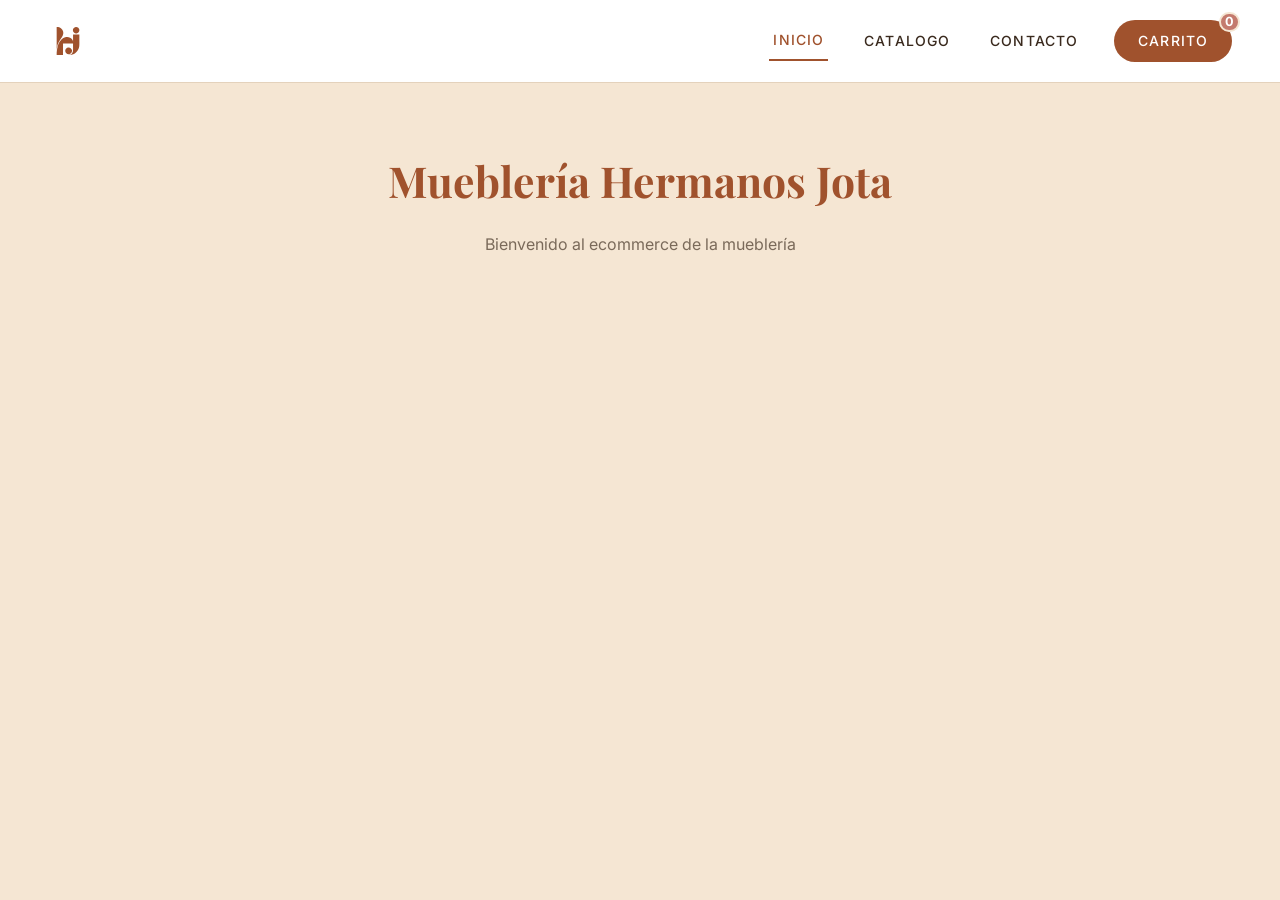
==== index.html @ 195be215 "Fix: Se arreglan los archivos css y se corrige el carrito del header El navegador me dejo cargada la" ====
<!DOCTYPE html>
<html lang="es">
<head>
  <meta charset="UTF-8">
  <meta name="viewport" content="width=device-width, initial-scale=1.0">
  <title>Mueblería Hermanos Jota - Inicio</title>
  <link rel="stylesheet" href="css/global.css">
  <link rel="stylesheet" href="css/index.css">
</head>
<body>
      <header>
        <img src="./assets/images/logo.svg" alt="Logo de Mueblería Hermanos Jota" class="logo">
        <nav>
            <a href="index.html" class="nav-link nav-link-active">Inicio</a>
            <a href="./html/catalogo.html" class="nav-link">Catalogo</a>
            <a href="./html/contacto.html" class="nav-link">Contacto</a>
            <a href="./html/carrito.html" class="cart-button">Carrito</a>
        </nav>
      </header>
  <h1>Mueblería Hermanos Jota</h1>
  <p>Bienvenido al ecommerce de la mueblería</p>
  <script type="module" src="./js/badge.js"></script>
</body>
</html>
---- css/global.css ----
@import url('https://fonts.googleapis.com/css2?family=Playfair+Display:wght@400;700&family=Inter:wght@300;400;500;700&display=swap');

:root {
    --siena-tostado: #A0522D;   /* color principal de marca, títulos */
    --siena-claro: #cc612f;
    --verde-salvia: #87A96B;    /* acento secundario, sustentabilidad */
    --alabastro: #F5E6D3;       /* fondos principales */
    --vara-de-oro: #D4A437;     /* detalles premium */
    --rosa-polvoriento: #C47A6D;/* acentos suaves */

    --text-principal: #3A2A1E;
    --text-secundario: #7A6A5A;
    --borde: #E4D2BC;

    --font-primaria: 'Inter', sans-serif;
    --font-secundaria: 'Playfair Display', Georgia, serif;
}

* {
    box-sizing: border-box;
}

body {
    margin: 0;
    font-family: var(--font-primaria);
    font-weight: 400;
    font-size: 12pt;
    line-height: 1.6;
    color: var(--text-principal);
    background-color: var(--alabastro);
}

/* ---------- HEADER ---------- */
header {
    display: flex;
    align-items: center;
    justify-content: space-between;
    gap: 24px;
    padding: 20px 48px;
    background-color: #FFFFFF;
    border-bottom: 1px solid var(--borde);
}

.logo {
    height: 40px;
    width: auto;
}

nav {
    display: flex;
    align-items: center;
    gap: 32px;
}

.nav-link {
    text-decoration: none;
    font-family: var(--font-primaria);
    font-weight: 500;
    font-size: 10.5pt;
    text-transform: uppercase;
    letter-spacing: 0.08em;
    color: var(--text-principal);
    padding: 8px 4px;
    transition: color 0.2s ease;
}

.nav-link:hover {
    color: var(--siena-tostado);
}

.nav-link-active {
    color: var(--siena-tostado);
    border-bottom: 2px solid var(--siena-tostado);
}

/* Botón del carrito. */
.cart-button {
    position: relative;
    display: inline-flex;
    align-items: center;
    font-family: var(--font-primaria);
    font-weight: 500;
    font-size: 10.5pt;
    text-transform: uppercase;
    letter-spacing: 0.08em;
    color: #FFFFFF;
    text-decoration: none;
    background-color: var(--siena-tostado);
    border: none;
    border-radius: 999px;
    padding: 10px 24px;
    cursor: pointer;
    transition: background-color 0.2s ease;
}

.cart-button:hover {
    background-color: #8A4424;
}

/* Número de productos en el carrito (se agrega/actualiza desde contacto.js/carrito.js) */
.cart-badge {
    position: absolute;
    top: -8px;
    right: -8px;
    min-width: 20px;
    height: 20px;
    padding: 0 4px;
    display: flex;
    align-items: center;
    justify-content: center;
    font-family: var(--font-primaria);
    font-weight: 700;
    font-size: 9.5pt;
    text-transform: none;
    letter-spacing: normal;
    color: #FFFFFF;
    background-color: var(--rosa-polvoriento);
    border: 2px solid var(--alabastro);
    border-radius: 999px;
    line-height: 1;
}

/* ---------- RESPONSIVE ---------- */
@media (max-width: 640px) {
    header {
        flex-direction: column;
        gap: 16px;
        padding: 16px 24px;
    }

    nav {
        gap: 20px;
        flex-wrap: wrap;
        justify-content: center;
    }
}
---- css/index.css ----
/* ---------- HERO (provisorio, mientras no tengas la sección) ---------- */
h1 {
    font-family: var(--font-secundaria);
    font-weight: 700;
    font-size: 32pt;
    text-align: center;
    color: var(--siena-tostado);
    margin: 64px 24px 16px;
}

body > p {
    text-align: center;
    font-size: 12pt;
    color: var(--text-secundario);
    max-width: 600px;
    margin: 0 auto 64px;
}

/* ---------- RESPONSIVE ---------- */
@media (max-width: 640px) {
    h1 {
        font-size: 22pt;
        margin-top: 40px;
    }
}
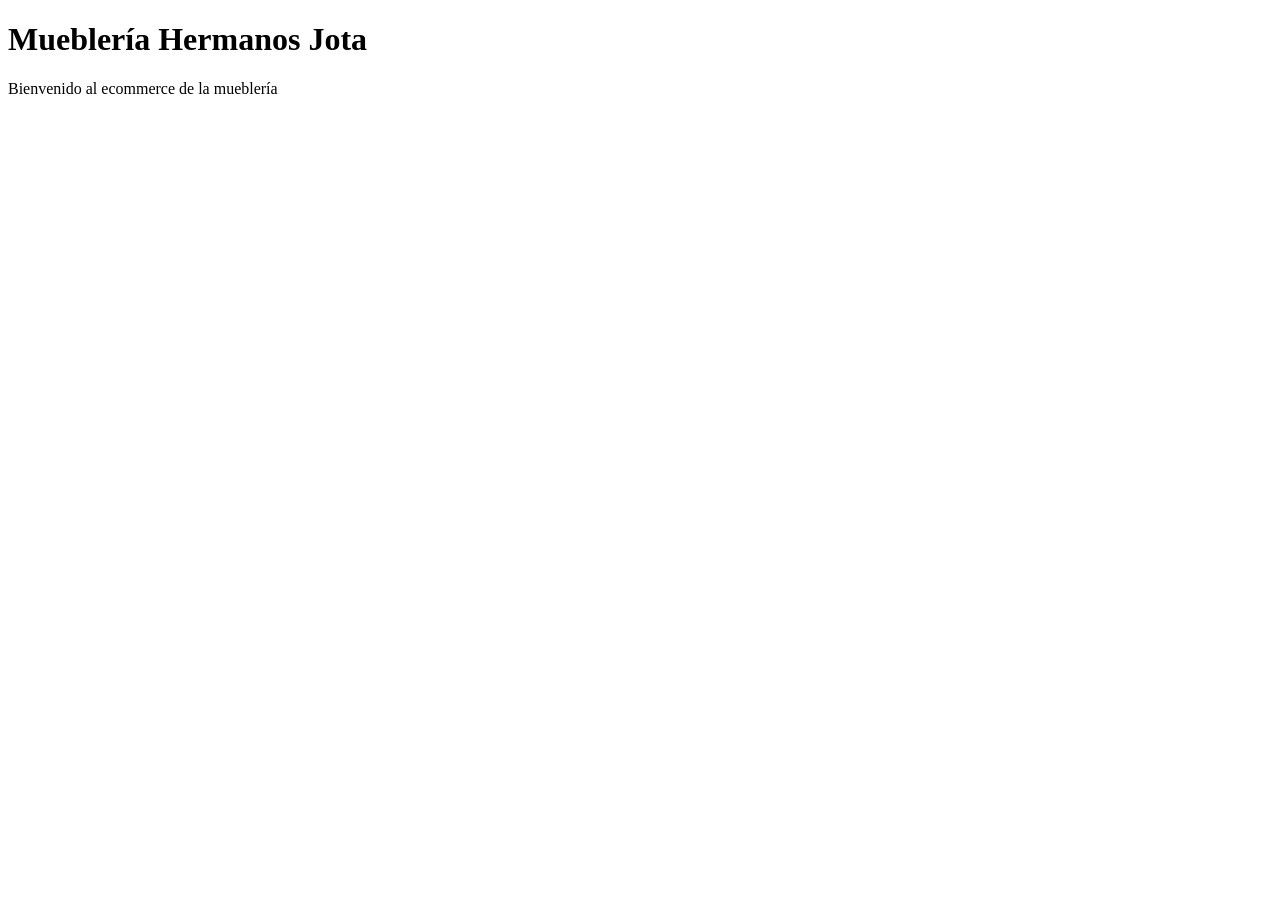
==== commit 4987a1ab: "feat: agregar index para preview" ====
--- a/index.html
+++ b/index.html
@@ -1,24 +1,12 @@
-<!DOCTYPE html>
-<html lang="es">
-<head>
-  <meta charset="UTF-8">
-  <meta name="viewport" content="width=device-width, initial-scale=1.0">
-  <title>Mueblería Hermanos Jota - Inicio</title>
-  <link rel="stylesheet" href="css/global.css">
-  <link rel="stylesheet" href="css/index.css">
-</head>
-<body>
-      <header>
-        <img src="./assets/images/logo.svg" alt="Logo de Mueblería Hermanos Jota" class="logo">
-        <nav>
-            <a href="index.html" class="nav-link nav-link-active">Inicio</a>
-            <a href="./html/catalogo.html" class="nav-link">Catalogo</a>
-            <a href="./html/contacto.html" class="nav-link">Contacto</a>
-            <a href="./html/carrito.html" class="cart-button">Carrito</a>
-        </nav>
-      </header>
-  <h1>Mueblería Hermanos Jota</h1>
-  <p>Bienvenido al ecommerce de la mueblería</p>
-  <script type="module" src="./js/badge.js"></script>
-</body>
+<!DOCTYPE html>
+<html lang="es">
+<head>
+  <meta charset="UTF-8">
+  <meta name="viewport" content="width=device-width, initial-scale=1.0">
+  <title>Mueblería Hermanos Jota - Inicio</title>
+</head>
+<body>
+  <h1>Mueblería Hermanos Jota</h1>
+  <p>Bienvenido al ecommerce de la mueblería</p>
+</body>
 </html>
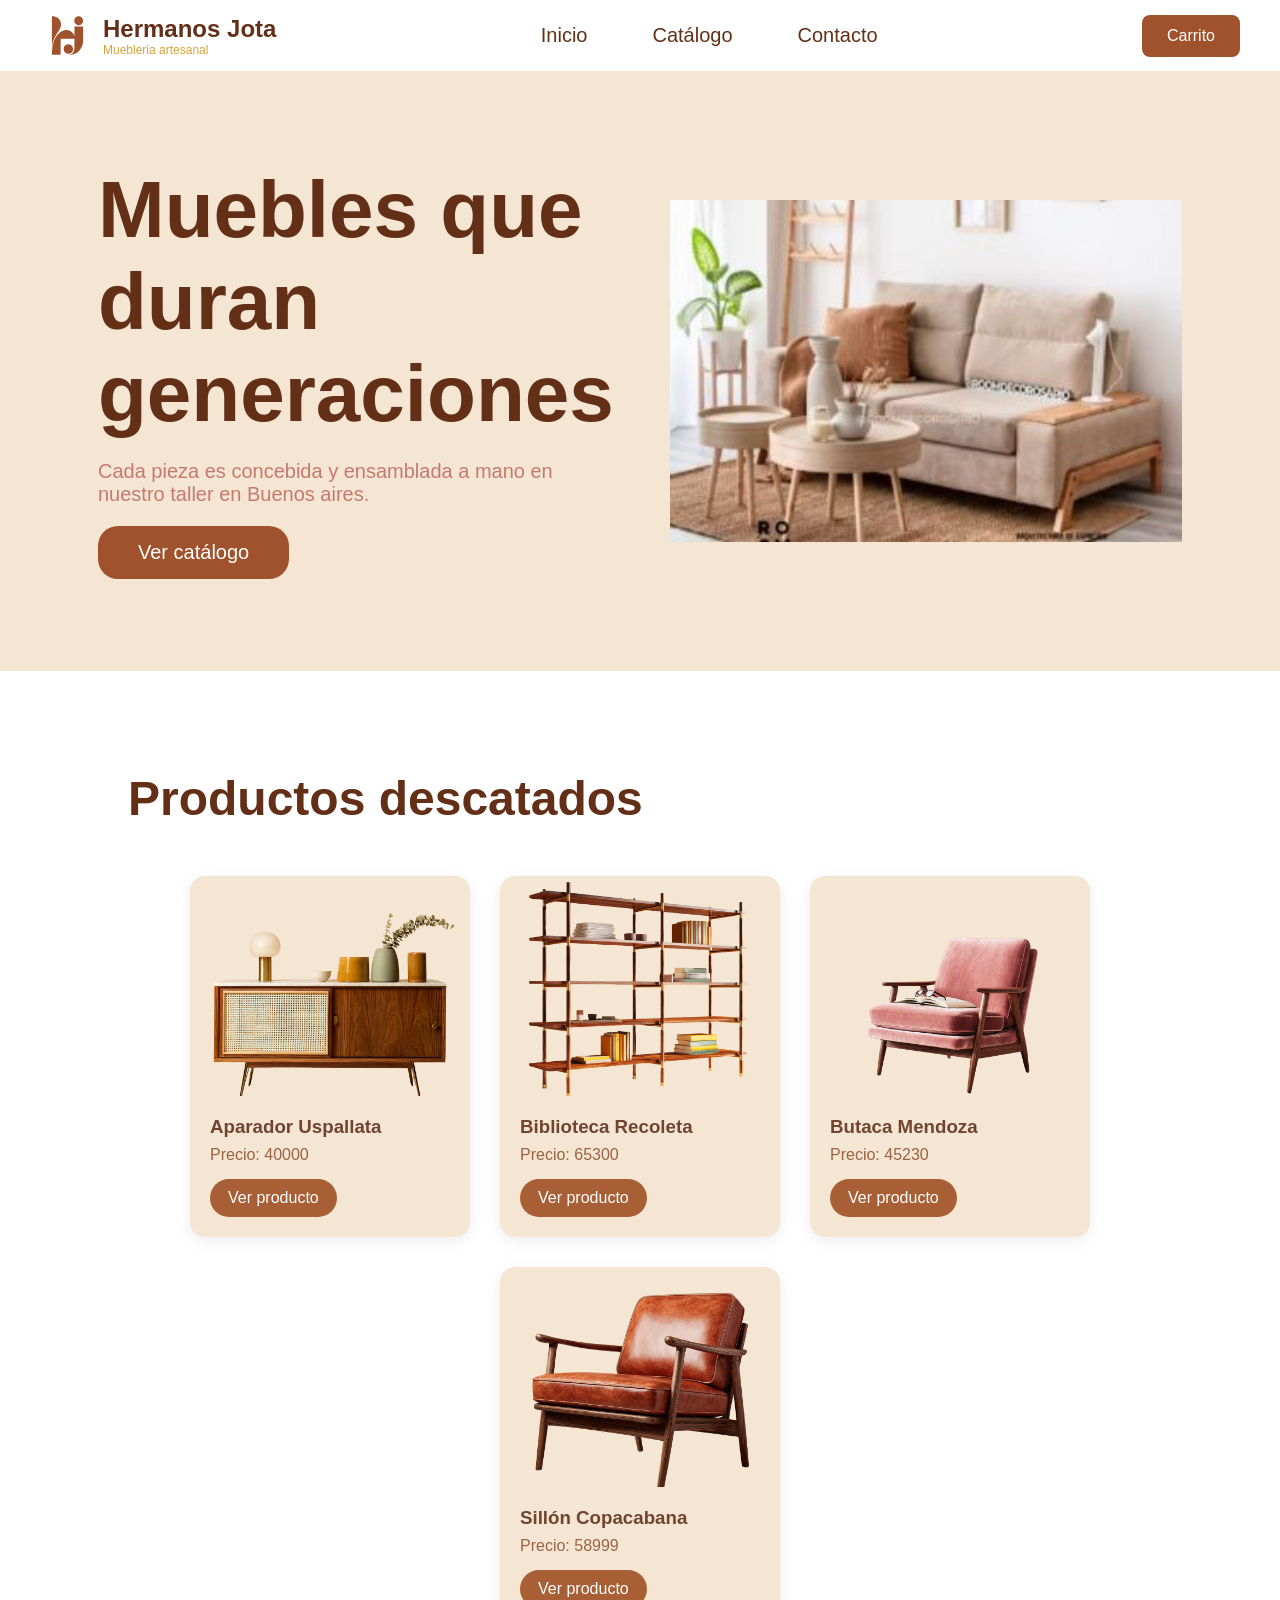
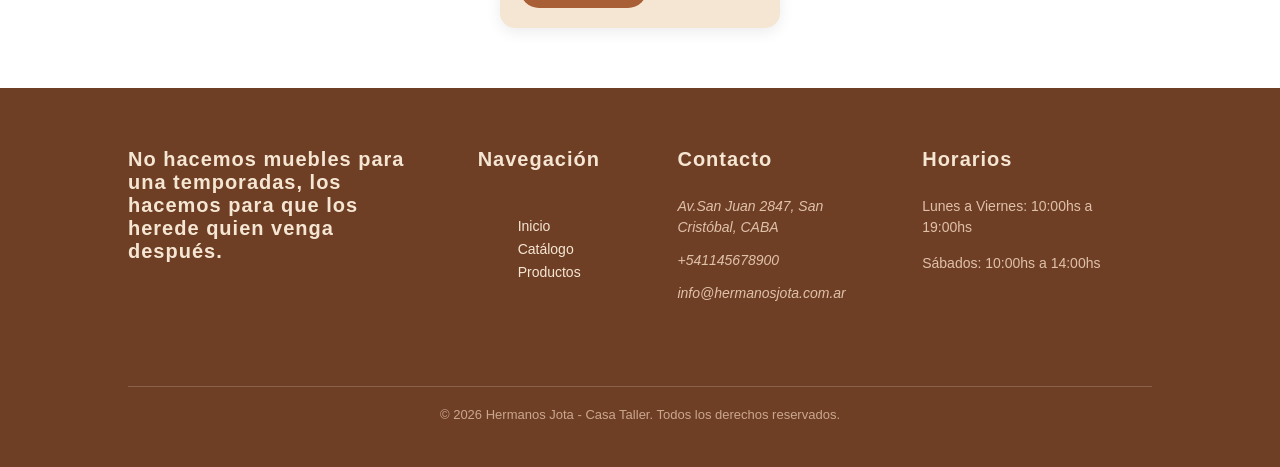
==== commit a26684e6: "Merge pull request #7 from tomatorivera/feat/home-page Feat/home page" ====
--- a/index.html
+++ b/index.html
@@ -1,12 +1,133 @@
-<!DOCTYPE html>
-<html lang="es">
-<head>
-  <meta charset="UTF-8">
-  <meta name="viewport" content="width=device-width, initial-scale=1.0">
-  <title>Mueblería Hermanos Jota - Inicio</title>
-</head>
-<body>
-  <h1>Mueblería Hermanos Jota</h1>
-  <p>Bienvenido al ecommerce de la mueblería</p>
-</body>
+<!DOCTYPE html>
+<html lang="en">
+  <head>
+    <meta charset="UTF-8">
+    <meta name="viewport" content="width=device-width, initial-scale=1.0">
+    <title>Mueblería Artesanal - Hermanos Jota</title>
+    <link rel="stylesheet" href="./css/index.css">
+  </head>
+  <body>
+    <header>
+      <nav class="container-nav" >
+        <!-- LOGO -->
+        <a href="index.html" class="logo-nav">  
+          <img src="./assets/images/logo.svg" alt="Logo">
+          <div class="text-nav">
+            <h2>Hermanos Jota</h2>
+            <p>Muebleria artesanal</p>
+          </div>
+        </a>
+          
+        <!-- NAVEGACION PRINCIPAL-->
+        <ul class="items-nav">
+          <li>
+            <a href="index.html">Inicio</a>
+          </li>
+          <li>
+            <a href="productos.html">Catálogo</a>
+          </li>
+          <li>
+            <a href="contacto.html">Contacto</a>
+          </li>
+        </ul>
+
+        <!-- CARRITO -->
+        <a href="carrito.html" class="btn-carrito">Carrito</a>
+
+      </nav>
+    </header>
+    
+    <main>
+      <!-- HERO BANNER -->
+      <section class="container-hero-banner">
+        <div class="hero-info">
+          <h1 class="title-banner">Muebles que duran generaciones</h1>
+          <p class="text-banner">Cada pieza es concebida y ensamblada a mano en nuestro taller en Buenos aires.</p>
+          <a href="productos.html" class="btn-catalogo-banner" >Ver catálogo</a>
+        </div>
+
+        <div class="hero-img">
+          <img src="./assets/images/hero-banner.png" alt="Producto de muestra.">
+        </div>
+      </section>
+
+      <!-- PRODUCTOS DESTACADOS -->
+      <section class="container-products-destac" id="contenedor-destac">
+        <h2>Productos descatados</h2>
+
+        <!-- <article class="producto">
+          <img src="./assets/images/sofa-patagonia.png" alt="Sofá Patagonia">
+          <h3>Sofá Patagonia</h3>
+          <p>Sofá de tres cuerpos tapizado en lino Warm Alabaster con patas cónicas de maderas.</p>
+          <p>$550.000</p>
+          <a href="#">Ver producto</a>
+        </article>
+
+        <article class="producto">
+          <img src="./assets/images/sillas-cordoba.png" alt="Sillas Córdoba">
+          <h3>Sillas Córdoba</h3>
+          <p>Set de cuatro sillas apilables en contrachapado moldeado de nogal y estructura tubular pintada en Sage Green.</p>
+          <p>$150.000</p>
+          <a href="#">Ver producto</a>
+        </article>
+
+        <article class="producto">
+          <img src="./assets/images/biblioteca-recoleta.png" loading="lazy" alt="Biblioteca Recoleta">
+          <h3>Biblioteca Recoleta</h3>
+          <p>Sistema modular de estantes abierto que combina estructura de acero Sage Green y repisas en roble claro.</p>
+          <p>$405.000</p>
+          <a href="#">Ver producto</a>
+        </article>
+
+        <article class="producto">
+          <img src="./assets/images/escritorio-costa.png" alt="Escritorio Costa">
+          <h3>Escritorio Costa</h3>
+          <p>Escritorio compacto con cajón organizado y tapa pasacables integrada en bambú laminado.</p>
+          <p>$325.000</p>
+          <a href="#">Ver producto</a>
+        </article> -->
+      </section>
+
+    </main>
+
+    <footer class="container-footer">
+      <h3>No hacemos muebles para una temporadas, los hacemos para que los herede quien venga después.</h3>
+      <!-- NAVEGACION FOOTER -->
+      <section class="footer-nav">
+        <h3>Navegación</h3>
+        <nav>
+          <ul>
+            <li><a href="index.html">Inicio</a></li>
+            <li><a href="catalogo.html">Catálogo</a></li>
+            <li><a href="productos.html">Productos</a></li>
+          </ul>
+        </nav>
+      </section>
+
+      <!-- CONTACTO -->
+      <section class="footer-contact">
+        <h3>Contacto</h3>
+
+        <address>
+          <p>Av.San Juan 2847, San Cristóbal, CABA</p>
+          <p>+541145678900</p>
+          <p>info@hermanosjota.com.ar</p>
+        </address>
+
+      </section>
+
+      <!-- HORARIOS -->
+      <section class="footer-hours">
+        <h3>Horarios</h3>
+        <p>Lunes a Viernes: 10:00hs a 19:00hs</p>
+        <p>Sábados: 10:00hs a 14:00hs </p>
+      </section>
+
+      <section class="footer-copy">
+        <p>&copy; 2026 Hermanos Jota - Casa Taller. Todos los derechos reservados.</p>
+      </section>
+    </footer>
+
+    <script src="./js/index.js" type="module" ></script>
+  </body>
 </html>
--- a/css/index.css
+++ b/css/index.css
@@ -0,0 +1,326 @@
+body{
+    background-color: white;
+    font-family: sans-serif;
+    margin: 0;
+    color: black;
+}
+/* SECCION NAV ------------------------------*/
+.container-nav{
+    width: 100%;
+    background-color: white;
+
+    display: flex;
+    align-items: center;
+    justify-content: space-between;
+
+    padding: 8px 40px;
+    box-sizing: border-box;
+}
+
+/* LOGO */
+.logo-nav{
+    display: flex;
+    align-items: center;
+    gap: 8px;
+
+    text-decoration: none;
+    /* color: inherit; */
+}
+
+.logo-nav img {
+    width: 55px;
+    height: auto;
+}
+
+.text-nav{
+    display: flex;
+    flex-direction: column;
+}
+
+.text-nav h2{
+    color: #632f17;
+    font-weight: bold;
+
+    margin: 0;
+    height: auto;
+}
+
+.text-nav p{
+    color: #D4A437;
+    margin: 0;
+    font-size: 12px;
+}
+
+/* NAVEGACION */
+.items-nav{
+    display: flex;
+    align-items: center;
+    gap: 25px;
+
+    list-style: none;
+    margin: 0;
+    padding: 0;
+
+    transition: color 0.3s ease;
+}
+
+.items-nav a:hover{
+    color: #d9a77a;
+}
+
+.items-nav a{
+    text-decoration: none;
+    font-size: 20px;
+    color: #632f17;
+    padding: 20px;
+}
+
+/* BOTON CARRITO */
+.btn-carrito {
+    display: inline-block;
+    padding: 12px 25px;
+    background-color: #A0522D;
+    color: white;
+    text-decoration: none;
+    border-radius: 8px;
+    transition: 0.3s;
+}
+
+.btn-carrito:hover {
+    background-color: #d9a77a;
+}
+
+/* SECCION HERO BANNER ------------------------*/
+
+.container-hero-banner{
+    background-color: #F5E6D3;
+    width: 100%;
+    min-height: 600px;
+    
+
+    display: flex;
+    align-items: center;
+    justify-content: center;
+    gap: 60px;
+}
+
+.hero-info,
+.hero-img {
+    width: 40%;
+}
+
+.hero-img {
+    display: flex;
+    justify-content: center;
+}
+
+.hero-img img {
+    width: 100%;
+    max-width: 700px;
+    height: auto;
+}
+
+.title-banner{
+    font-size: 5rem;
+    color: #632f17;
+    margin: 0;
+}
+
+.text-banner{
+    color: #C47A6D;
+    font-size: 20px;
+}
+
+.btn-catalogo-banner{
+    background-color: #A0522D;
+    display: inline-block;
+    font-size: 20px;
+    padding: 15px 40px;
+    border-radius: 20px;
+    border: none;
+    
+    text-decoration: none;
+    color: white;
+}
+
+.btn-catalogo-banner:hover {
+    background-color: #8B5E3C;
+    transform: translateY(-3px);
+    box-shadow: 0 5px 15px rgba(0, 0, 0, 0.2);
+}
+
+/* SECCION PRODUCTOS DESTACADOS ----------------------------- */
+.container-products-destac{
+    padding: 60px 10%;
+    background-color: #ffffff;
+    
+    display: flex;
+    flex-wrap: wrap;
+    justify-content: center;
+    gap: 30px;
+}
+
+.container-products-destac h2{
+    color: #632f17;
+    width: 100%;
+    text-align: left;
+    font-size: 3rem;
+    margin-bottom: 20px;
+}
+
+.producto {
+    width: 280px;
+    background-color: #F5E6D3; /* SI NO, LE SACAMOS EL FONDO Y QUE QUEDE EN BLANCO*/
+    border-radius: 15px;
+    overflow: hidden;
+
+    box-shadow: 0 4px 15px rgba(0, 0, 0, 0.08);
+
+    transition: transform 0.3s ease, box-shadow 0.3s ease;
+}
+
+.producto img {
+    width: 100%;
+    height: 220px;
+    object-fit: cover;
+    display: block;
+}
+
+.producto h3 {
+    margin: 20px 20px 8px;
+    color: #70442F;
+}
+
+.producto p {
+    margin: 0 20px 15px;
+    color: #9B6244;
+    
+}
+
+.producto a {
+    display: inline-block;
+    margin: 0 20px 20px;
+    padding: 10px 18px;
+
+    background-color: #A95F35;
+    color: white;
+
+    text-decoration: none;
+    border-radius: 20px;
+
+    transition: background-color 0.3s ease;
+}
+
+/* EFECTOS */
+.producto:hover {
+    transform: translateY(-8px);
+    box-shadow: 0 8px 25px rgba(0, 0, 0, 0.15);
+}
+
+.producto a:hover {
+    background-color: #70442F;
+}
+
+/* SECCION FOOTER -------------------------------*/
+footer {
+    background-color: #6f3f25;
+    color: #f5e6d3;
+
+    padding: 60px 10% 45px;
+
+    display: grid;
+    grid-template-columns: 2fr 1fr 1.3fr 1.2fr 0fr;
+    gap: 50px;
+
+    align-items: start;
+}
+
+.container-footer h3{
+    margin: 0 0 25px;
+
+    font-size: 20px;
+    color: #f5e6d3;
+    
+    font-size: 20px;
+    letter-spacing: 1px;
+}
+
+.footer-nav nav {
+    display: flex;
+    flex-direction: column;
+    gap: 12px;
+}
+
+.footer-nav a {
+    color: #f5e6d3;
+    text-decoration: none;
+
+    font-size: 14px;
+    
+    transition: color 0.3s ease;
+}
+
+.footer-nav li{
+    list-style: none;
+    padding-top: 5px;
+}
+
+.footer-nav a:hover {
+    color: #d9a77a;
+}
+
+
+
+.footer-contact p {
+    margin: 0 0 12px;
+
+    font-size: 14px;
+    line-height: 1.5;
+
+    color: #dfc1a9;
+}
+
+.footer-hours p {
+    margin: 0 0 15px;
+
+    font-size: 14px;
+    line-height: 1.5;
+
+    color: #dfc1a9;
+}
+
+.footer-copy {
+    grid-column: 1 / -1;
+    text-align: center;
+
+    border-top: 1px solid rgba(245, 230, 211, 0.2);
+    padding-top: 20px;
+    margin-top: 20px;
+}
+
+.footer-copy p {
+    margin: 0;
+
+    font-size: 13px;
+    color: #c9a78e;
+}
+
+@media (max-width: 900px) {
+
+    .container-footer {
+        grid-template-columns: 1fr 1fr;
+        gap: 40px;
+    }
+}
+
+@media (max-width: 600px) {
+
+    .container-footer {
+        grid-template-columns: 1fr;
+        padding: 45px 8%;
+    }
+
+    .footer-copy {
+        grid-column: span 1;
+    }
+}
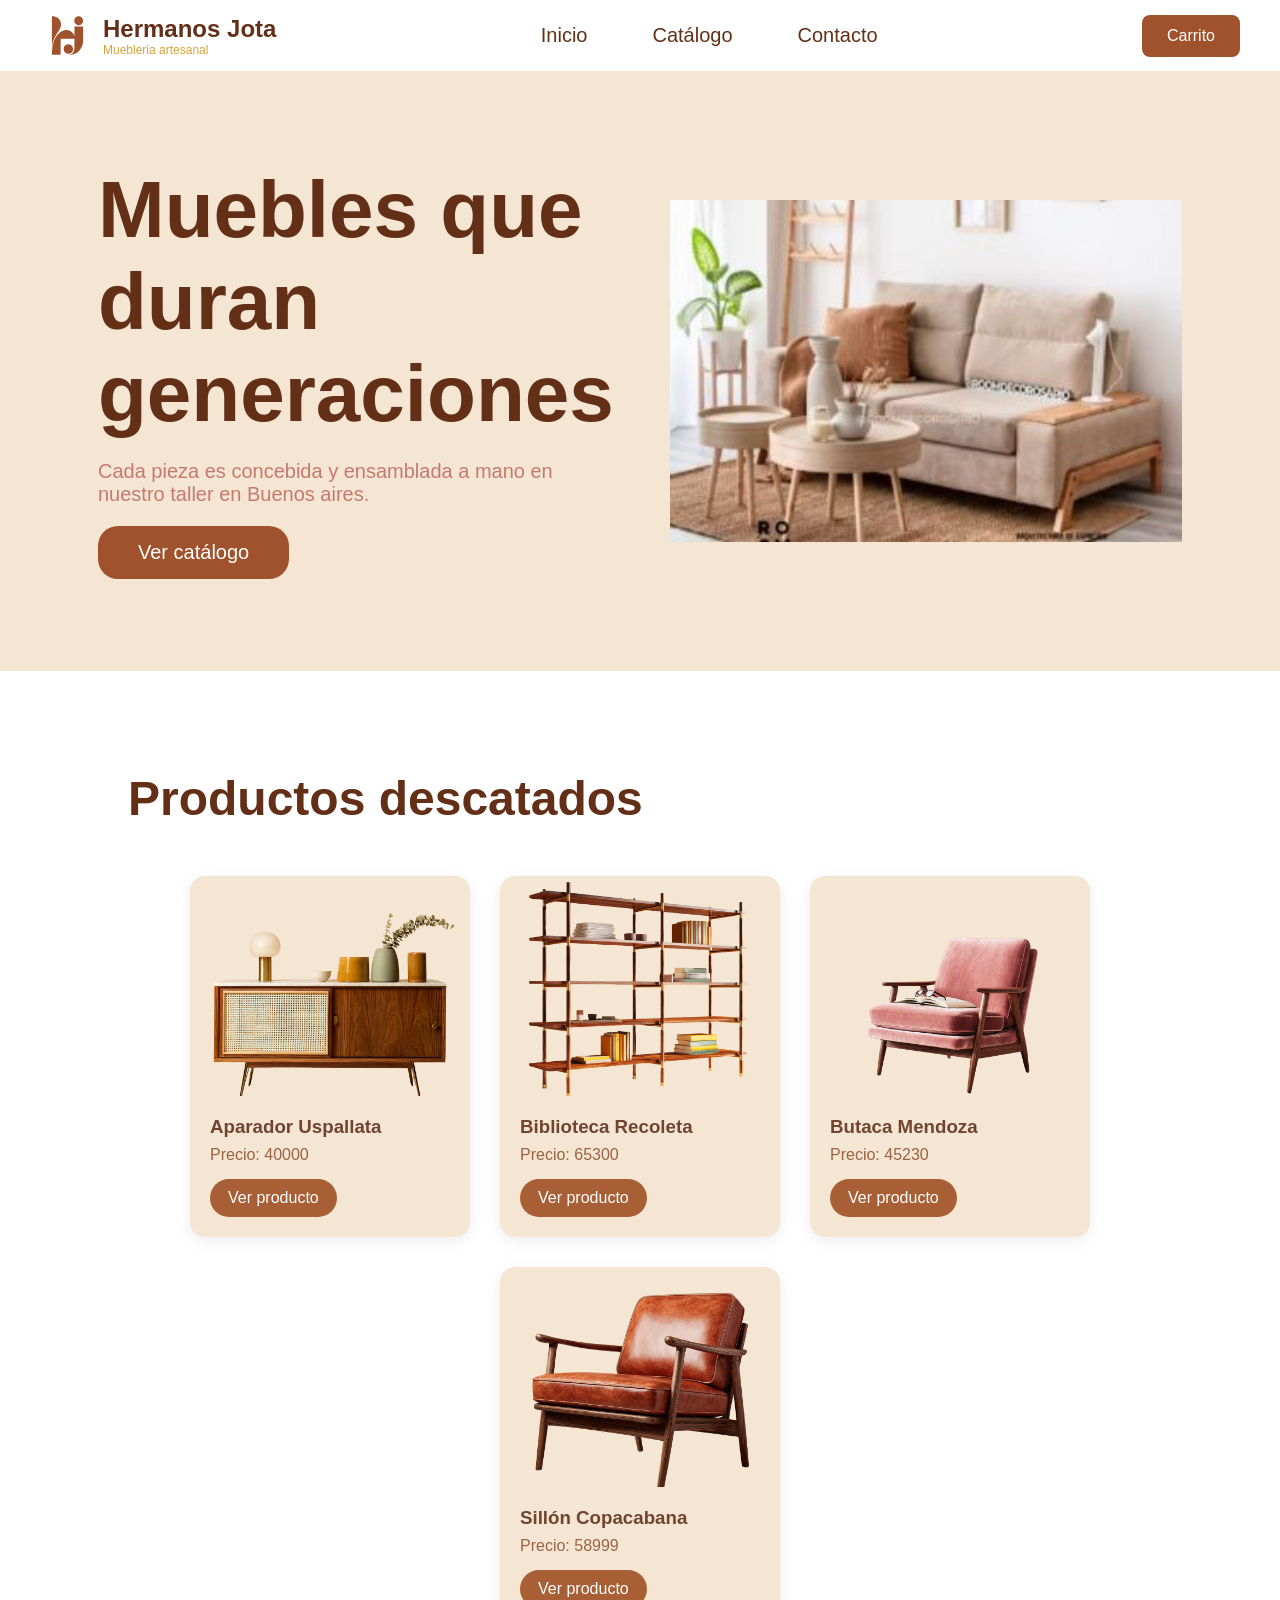
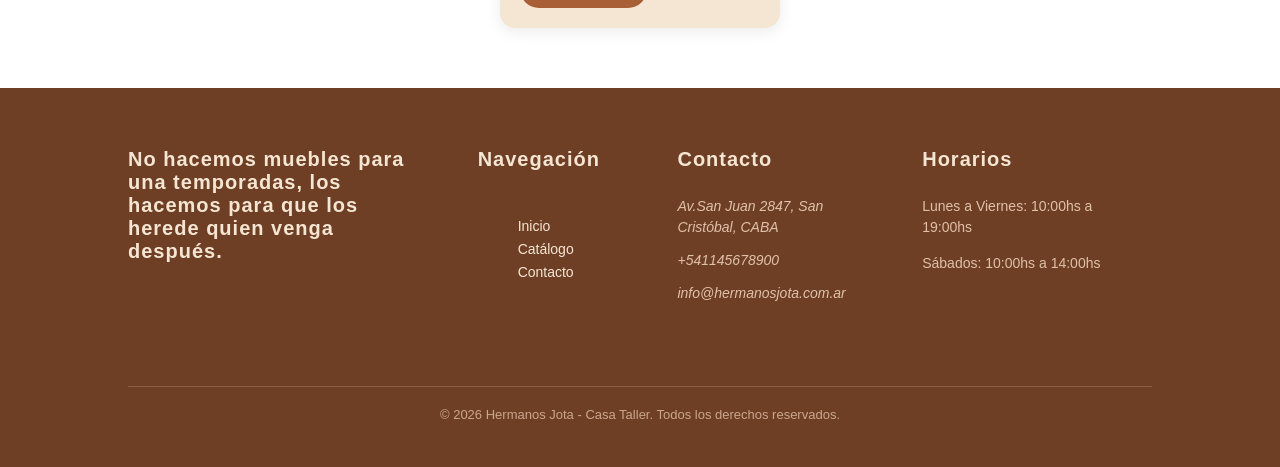
==== commit 8664a18a: "Fix: Se arreglo la navegacion general" ====
--- a/index.html
+++ b/index.html
@@ -24,15 +24,15 @@
             <a href="index.html">Inicio</a>
           </li>
           <li>
-            <a href="productos.html">Catálogo</a>
+            <a href="./html/catalogo.html">Catálogo</a>
           </li>
           <li>
-            <a href="contacto.html">Contacto</a>
+            <a href="./html/contacto.html">Contacto</a>
           </li>
         </ul>
 
         <!-- CARRITO -->
-        <a href="carrito.html" class="btn-carrito">Carrito</a>
+        <a href="./html/carrito.html" class="btn-carrito">Carrito</a>
 
       </nav>
     </header>
@@ -43,7 +43,7 @@
         <div class="hero-info">
           <h1 class="title-banner">Muebles que duran generaciones</h1>
           <p class="text-banner">Cada pieza es concebida y ensamblada a mano en nuestro taller en Buenos aires.</p>
-          <a href="productos.html" class="btn-catalogo-banner" >Ver catálogo</a>
+          <a href="./html/productos.html" class="btn-catalogo-banner" >Ver catálogo</a>
         </div>
 
         <div class="hero-img">
@@ -60,7 +60,7 @@
           <h3>Sofá Patagonia</h3>
           <p>Sofá de tres cuerpos tapizado en lino Warm Alabaster con patas cónicas de maderas.</p>
           <p>$550.000</p>
-          <a href="#">Ver producto</a>
+          <a href="./html/producto.html">Ver producto</a>
         </article>
 
         <article class="producto">
@@ -68,7 +68,7 @@
           <h3>Sillas Córdoba</h3>
           <p>Set de cuatro sillas apilables en contrachapado moldeado de nogal y estructura tubular pintada en Sage Green.</p>
           <p>$150.000</p>
-          <a href="#">Ver producto</a>
+          <a href="./html/producto.html">Ver producto</a>
         </article>
 
         <article class="producto">
@@ -76,7 +76,7 @@
           <h3>Biblioteca Recoleta</h3>
           <p>Sistema modular de estantes abierto que combina estructura de acero Sage Green y repisas en roble claro.</p>
           <p>$405.000</p>
-          <a href="#">Ver producto</a>
+          <a href="./html/producto.html">Ver producto</a>
         </article>
 
         <article class="producto">
@@ -84,7 +84,7 @@
           <h3>Escritorio Costa</h3>
           <p>Escritorio compacto con cajón organizado y tapa pasacables integrada en bambú laminado.</p>
           <p>$325.000</p>
-          <a href="#">Ver producto</a>
+          <a href="./html/producto.html">Ver producto</a>
         </article> -->
       </section>
 
@@ -98,8 +98,8 @@
         <nav>
           <ul>
             <li><a href="index.html">Inicio</a></li>
-            <li><a href="catalogo.html">Catálogo</a></li>
-            <li><a href="productos.html">Productos</a></li>
+            <li><a href="./html/catalogo.html">Catálogo</a></li>
+            <li><a href="./html/contacto.html">Contacto</a></li>
           </ul>
         </nav>
       </section>
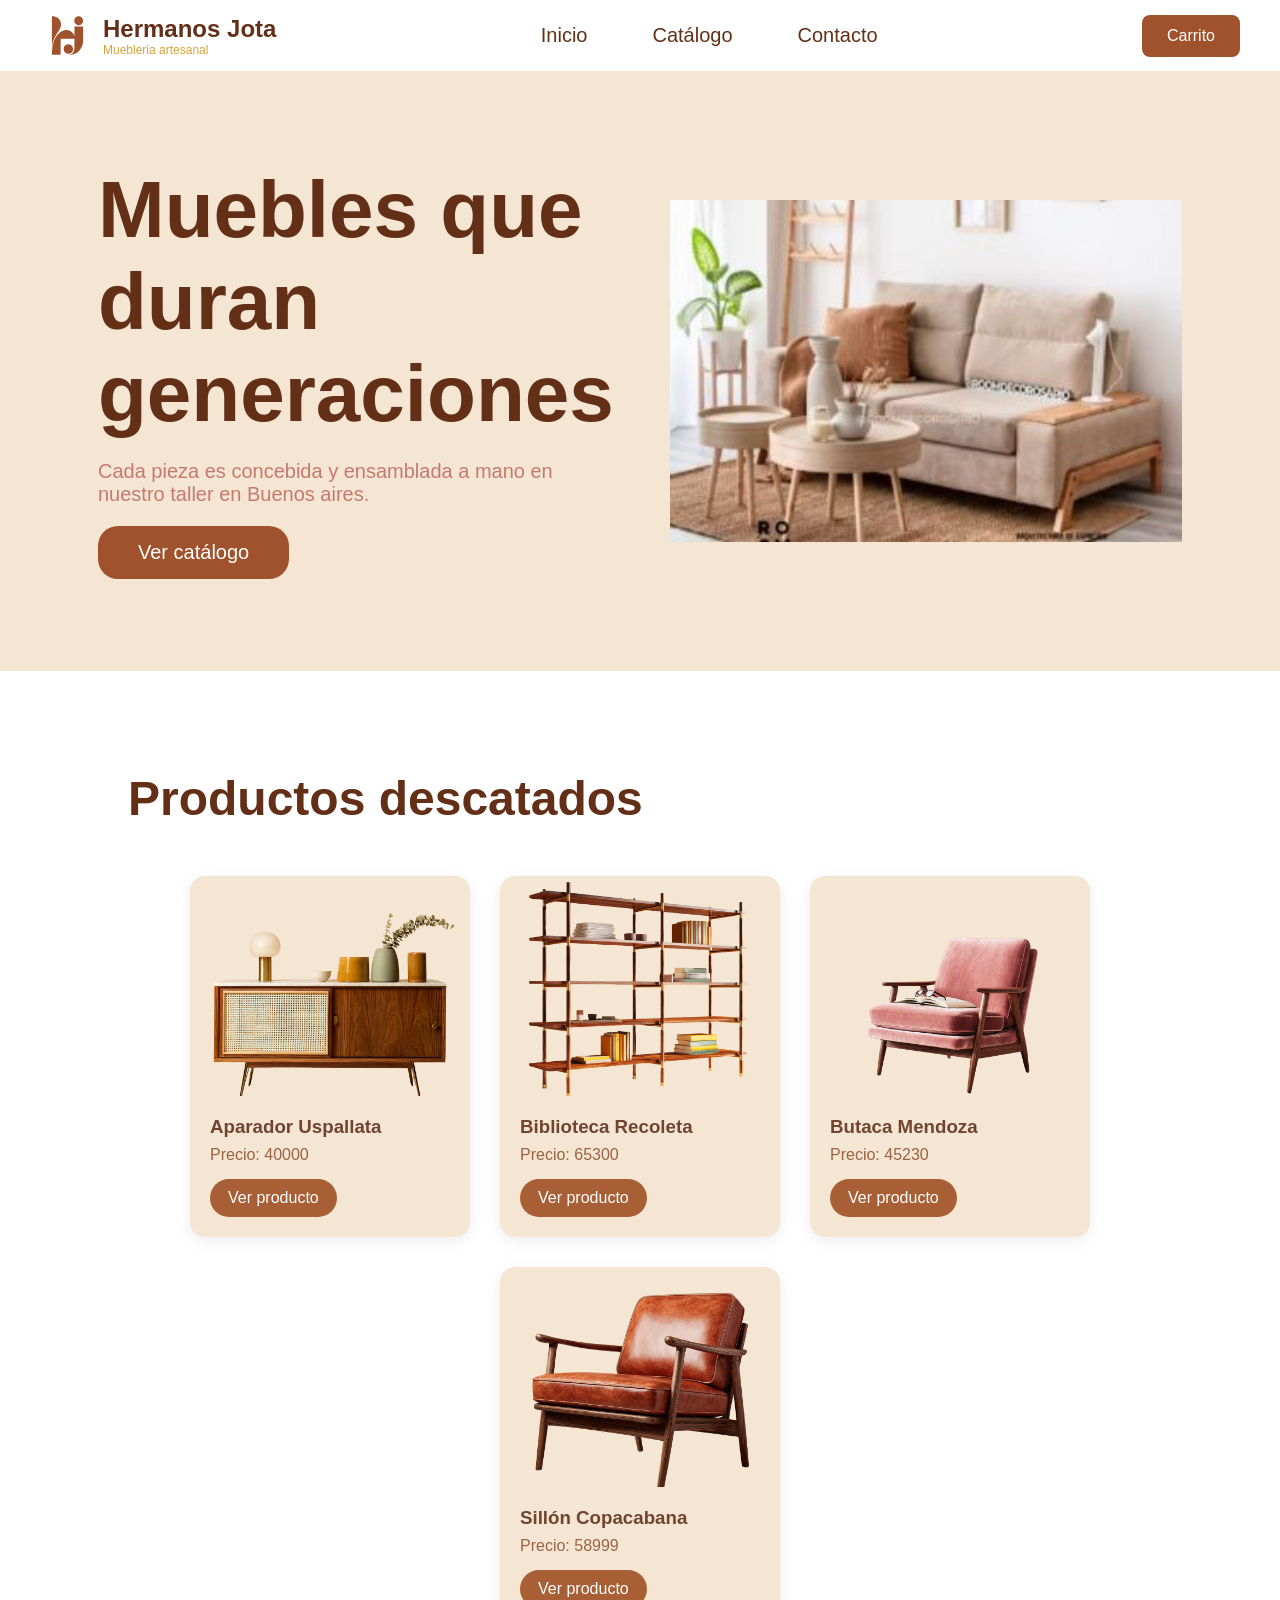
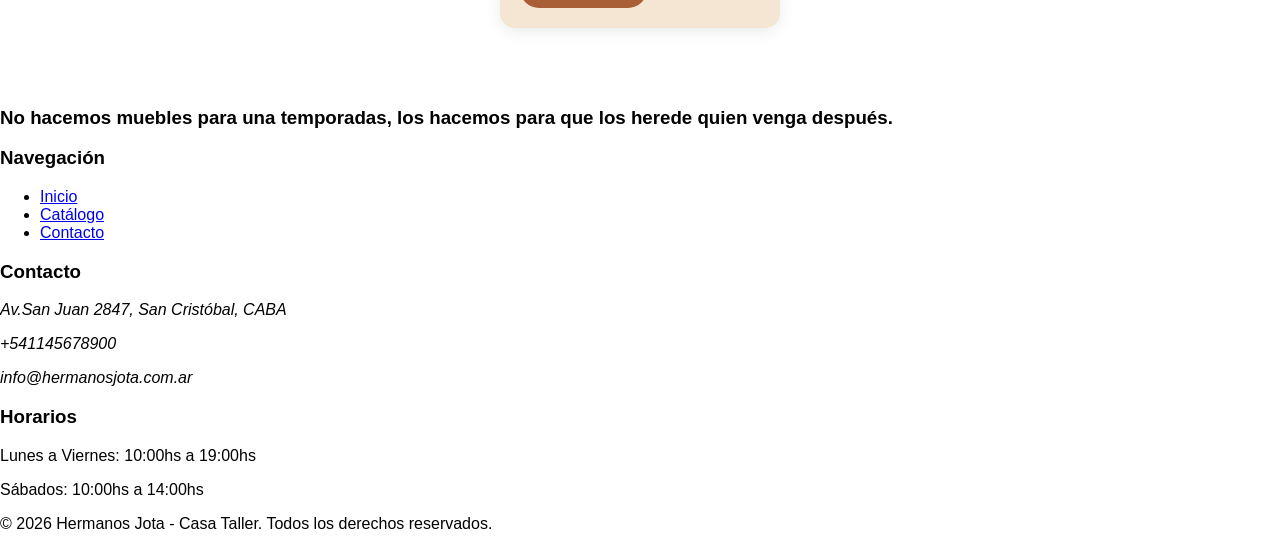
==== commit f2f0559e: "refactor: mover estilos del footer a global.css" ====
--- a/index.html
+++ b/index.html
@@ -1,5 +1,5 @@
 <!DOCTYPE html>
-<html lang="en">
+<html lang="es">
   <head>
     <meta charset="UTF-8">
     <meta name="viewport" content="width=device-width, initial-scale=1.0">
@@ -43,7 +43,7 @@
         <div class="hero-info">
           <h1 class="title-banner">Muebles que duran generaciones</h1>
           <p class="text-banner">Cada pieza es concebida y ensamblada a mano en nuestro taller en Buenos aires.</p>
-          <a href="./html/productos.html" class="btn-catalogo-banner" >Ver catálogo</a>
+          <a href="./html/catalogo.html" class="btn-catalogo-banner" >Ver catálogo</a>
         </div>
 
         <div class="hero-img">
--- a/css/index.css
+++ b/css/index.css
@@ -221,106 +221,3 @@
     background-color: #70442F;
 }
 
-/* SECCION FOOTER -------------------------------*/
-footer {
-    background-color: #6f3f25;
-    color: #f5e6d3;
-
-    padding: 60px 10% 45px;
-
-    display: grid;
-    grid-template-columns: 2fr 1fr 1.3fr 1.2fr 0fr;
-    gap: 50px;
-
-    align-items: start;
-}
-
-.container-footer h3{
-    margin: 0 0 25px;
-
-    font-size: 20px;
-    color: #f5e6d3;
-    
-    font-size: 20px;
-    letter-spacing: 1px;
-}
-
-.footer-nav nav {
-    display: flex;
-    flex-direction: column;
-    gap: 12px;
-}
-
-.footer-nav a {
-    color: #f5e6d3;
-    text-decoration: none;
-
-    font-size: 14px;
-    
-    transition: color 0.3s ease;
-}
-
-.footer-nav li{
-    list-style: none;
-    padding-top: 5px;
-}
-
-.footer-nav a:hover {
-    color: #d9a77a;
-}
-
-
-
-.footer-contact p {
-    margin: 0 0 12px;
-
-    font-size: 14px;
-    line-height: 1.5;
-
-    color: #dfc1a9;
-}
-
-.footer-hours p {
-    margin: 0 0 15px;
-
-    font-size: 14px;
-    line-height: 1.5;
-
-    color: #dfc1a9;
-}
-
-.footer-copy {
-    grid-column: 1 / -1;
-    text-align: center;
-
-    border-top: 1px solid rgba(245, 230, 211, 0.2);
-    padding-top: 20px;
-    margin-top: 20px;
-}
-
-.footer-copy p {
-    margin: 0;
-
-    font-size: 13px;
-    color: #c9a78e;
-}
-
-@media (max-width: 900px) {
-
-    .container-footer {
-        grid-template-columns: 1fr 1fr;
-        gap: 40px;
-    }
-}
-
-@media (max-width: 600px) {
-
-    .container-footer {
-        grid-template-columns: 1fr;
-        padding: 45px 8%;
-    }
-
-    .footer-copy {
-        grid-column: span 1;
-    }
-}
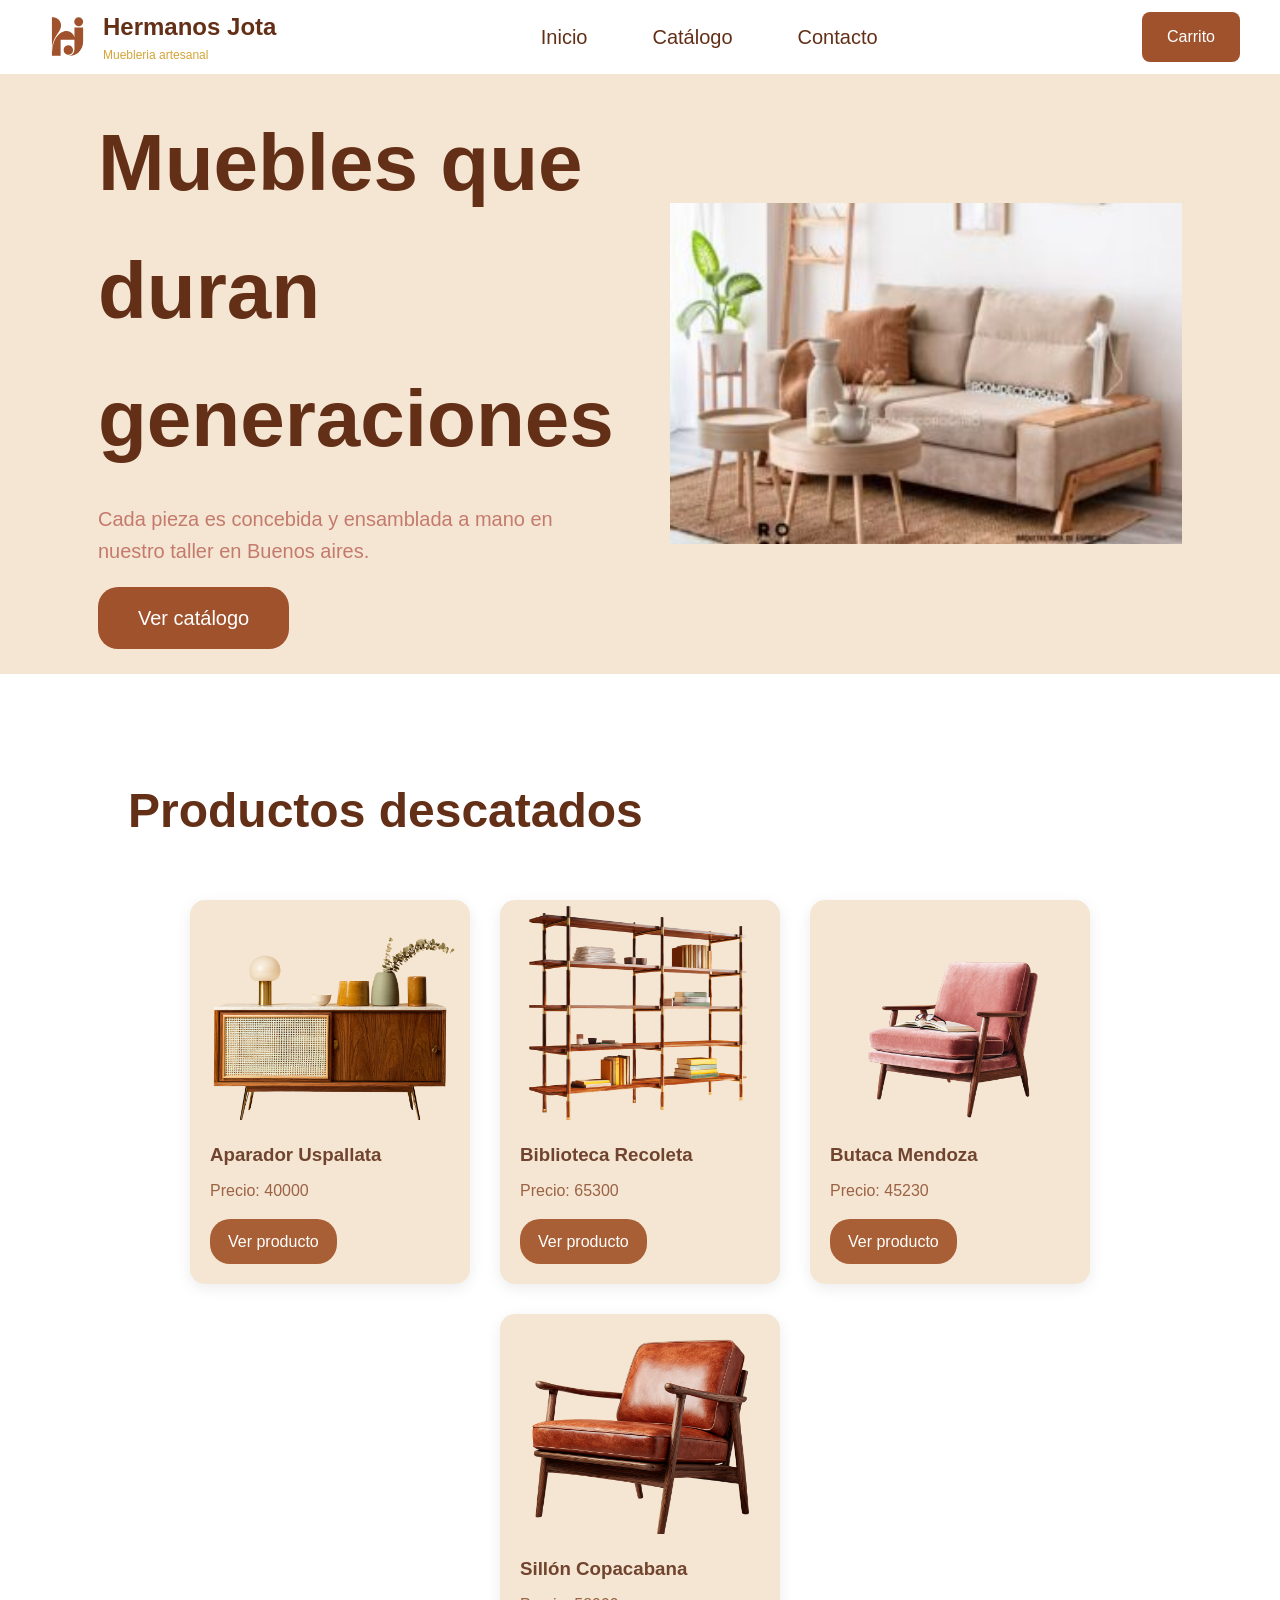
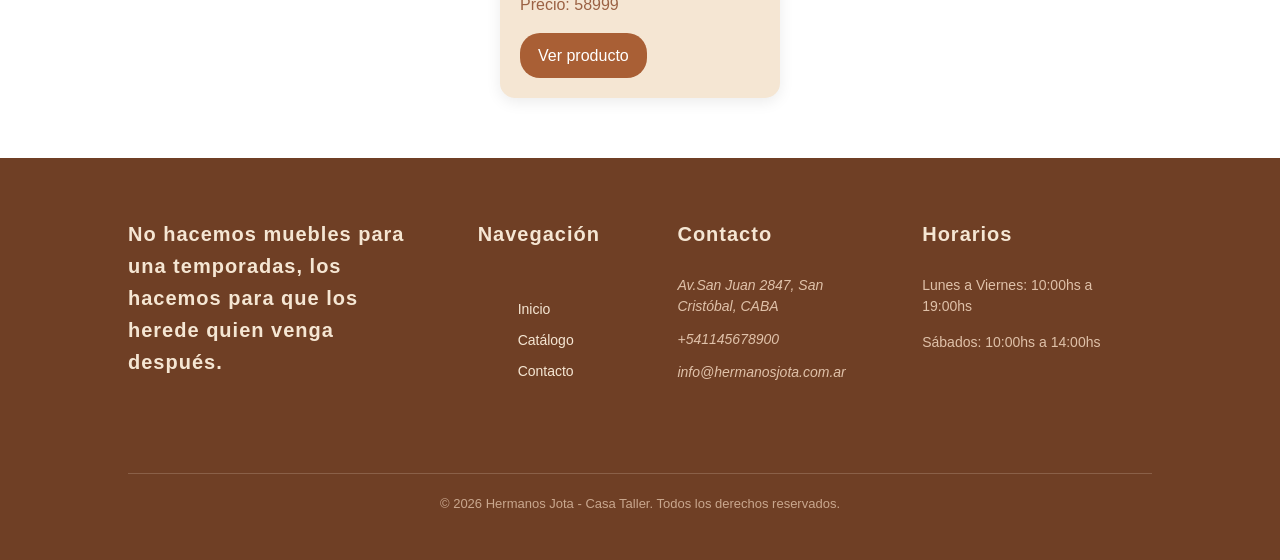
==== commit cde6a9e7: "refactor: ajustar nav en todas las páginas" ====
--- a/index.html
+++ b/index.html
@@ -4,6 +4,8 @@
     <meta charset="UTF-8">
     <meta name="viewport" content="width=device-width, initial-scale=1.0">
     <title>Mueblería Artesanal - Hermanos Jota</title>
+
+    <link rel="stylesheet" href="./css/global.css">
     <link rel="stylesheet" href="./css/index.css">
   </head>
   <body>
--- a/css/global.css
+++ b/css/global.css
@@ -0,0 +1,338 @@
+@import url('https://fonts.googleapis.com/css2?family=Playfair+Display:wght@400;700&family=Inter:wght@300;400;500;700&display=swap');
+
+:root {
+    --siena-tostado: #A0522D;
+    --verde-salvia: #87A96B;
+    --alabastro: #F5E6D3;
+    --vara-de-oro: #D4A437;
+    --rosa-polvoriento: #C47A6D;
+    
+    --text-principal: #3A2A1E;
+    --text-secundario: #7A6A5A;
+    --borde: #E4D2BC;
+
+    --font-primaria: 'Inter', sans-serif;
+    --font-secundaria: 'Playfair Display', Georgia, serif;
+}
+
+* {
+    box-sizing: border-box;
+}
+
+body {
+    margin: 0;
+    font-family: var(--font-primaria);
+    font-weight: 400;
+    font-size: 12pt;
+    line-height: 1.6;
+    color: var(--text-principal);
+    background-color: var(--alabastro);
+}
+
+/* SECCION NAV ------------------------------*/
+.container-nav{
+    width: 100%;
+    background-color: white;
+
+    display: flex;
+    align-items: center;
+    justify-content: space-between;
+
+    padding: 8px 40px;
+    box-sizing: border-box;
+}
+
+/* LOGO */
+.logo-nav{
+    display: flex;
+    align-items: center;
+    gap: 8px;
+
+    text-decoration: none;
+    /* color: inherit; */
+}
+
+.logo-nav img {
+    width: 55px;
+    height: auto;
+}
+
+.text-nav{
+    display: flex;
+    flex-direction: column;
+}
+
+.text-nav h2{
+    color: #632f17;
+    font-weight: bold;
+
+    margin: 0;
+    height: auto;
+}
+
+.text-nav p{
+    color: #D4A437;
+    margin: 0;
+    font-size: 12px;
+}
+
+/* NAVEGACION */
+.items-nav{
+    display: flex;
+    align-items: center;
+    gap: 25px;
+
+    list-style: none;
+    margin: 0;
+    padding: 0;
+
+    transition: color 0.3s ease;
+}
+
+.items-nav a:hover{
+    color: #d9a77a;
+}
+
+.items-nav a{
+    text-decoration: none;
+    font-size: 20px;
+    color: #632f17;
+    padding: 20px;
+}
+
+/* BOTON CARRITO */
+.btn-carrito {
+    display: inline-block;
+    padding: 12px 25px;
+    background-color: #A0522D;
+    color: white;
+    text-decoration: none;
+    border-radius: 8px;
+    transition: 0.3s;
+}
+
+.btn-carrito:hover {
+    background-color: #d9a77a;
+}
+
+/* SECCION HERO BANNER ------------------------*/
+
+.container-hero-banner{
+    background-color: #F5E6D3;
+    width: 100%;
+    min-height: 600px;
+    
+
+    display: flex;
+    align-items: center;
+    justify-content: center;
+    gap: 60px;
+}
+
+.hero-info,
+.hero-img {
+    width: 40%;
+}
+
+.hero-img {
+    display: flex;
+    justify-content: center;
+}
+
+.hero-img img {
+    width: 100%;
+    max-width: 700px;
+    height: auto;
+}
+
+.title-banner{
+    font-size: 5rem;
+    color: #632f17;
+    margin: 0;
+}
+
+.text-banner{
+    color: #C47A6D;
+    font-size: 20px;
+}
+
+.btn-catalogo-banner{
+    background-color: #A0522D;
+    display: inline-block;
+    font-size: 20px;
+    padding: 15px 40px;
+    border-radius: 20px;
+    border: none;
+    
+    text-decoration: none;
+    color: white;
+}
+
+.btn-catalogo-banner:hover {
+    background-color: #8B5E3C;
+    transform: translateY(-3px);
+    box-shadow: 0 5px 15px rgba(0, 0, 0, 0.2);
+}
+
+/* Botón del carrito. */
+.cart-button {
+    position: relative;
+    display: inline-flex;
+    align-items: center;
+    font-family: var(--font-primaria);
+    font-weight: 500;
+    font-size: 10.5pt;
+    text-transform: uppercase;
+    letter-spacing: 0.08em;
+    color: #FFFFFF;
+    text-decoration: none;
+    background-color: var(--siena-tostado);
+    border: none;
+    border-radius: 999px;
+    padding: 10px 24px;
+    cursor: pointer;
+    transition: background-color 0.2s ease;
+}
+
+.cart-button:hover {
+    background-color: #8A4424;
+}
+
+/* Número de productos en el carrito (se agrega/actualiza desde contacto.js/carrito.js) */
+.cart-badge {
+    position: absolute;
+    top: -8px;
+    right: -8px;
+    min-width: 20px;
+    height: 20px;
+    padding: 0 4px;
+    display: flex;
+    align-items: center;
+    justify-content: center;
+    font-family: var(--font-primaria);
+    font-weight: 700;
+    font-size: 9.5pt;
+    text-transform: none;
+    letter-spacing: normal;
+    color: #FFFFFF;
+    background-color: var(--rosa-polvoriento);
+    border: 2px solid var(--alabastro);
+    border-radius: 999px;
+    line-height: 1;
+}
+
+/* SECCION FOOTER -------------------------------*/
+footer {
+    background-color: #6f3f25;
+    color: #f5e6d3;
+
+    padding: 60px 10% 45px;
+
+    display: grid;
+    grid-template-columns: 2fr 1fr 1.3fr 1.2fr 0fr;
+    gap: 50px;
+
+    align-items: start;
+}
+
+.container-footer h3{
+    margin: 0 0 25px;
+
+    font-size: 20px;
+    color: #f5e6d3;
+    
+    font-size: 20px;
+    letter-spacing: 1px;
+}
+
+.footer-nav nav {
+    display: flex;
+    flex-direction: column;
+    gap: 12px;
+}
+
+.footer-nav a {
+    color: #f5e6d3;
+    text-decoration: none;
+
+    font-size: 14px;
+    
+    transition: color 0.3s ease;
+}
+
+.footer-nav li{
+    list-style: none;
+    padding-top: 5px;
+}
+
+.footer-nav a:hover {
+    color: #d9a77a;
+}
+
+
+
+.footer-contact p {
+    margin: 0 0 12px;
+
+    font-size: 14px;
+    line-height: 1.5;
+
+    color: #dfc1a9;
+}
+
+.footer-hours p {
+    margin: 0 0 15px;
+
+    font-size: 14px;
+    line-height: 1.5;
+
+    color: #dfc1a9;
+}
+
+.footer-copy {
+    grid-column: 1 / -1;
+    text-align: center;
+
+    border-top: 1px solid rgba(245, 230, 211, 0.2);
+    padding-top: 20px;
+    margin-top: 20px;
+}
+
+.footer-copy p {
+    margin: 0;
+
+    font-size: 13px;
+    color: #c9a78e;
+}
+
+/* ---------- RESPONSIVE ---------- */
+@media (max-width: 600px) {
+    .container-footer {
+        grid-template-columns: 1fr;
+        padding: 45px 8%;
+    }
+
+    .footer-copy {
+        grid-column: span 1;
+    }
+
+    header {
+        flex-direction: column;
+        gap: 16px;
+        padding: 16px 24px;
+    }
+
+    nav {
+        gap: 20px;
+        flex-wrap: wrap;
+        justify-content: center;
+    }
+}
+
+@media (max-width: 900px) {
+
+    .container-footer {
+        grid-template-columns: 1fr 1fr;
+        gap: 40px;
+    }
+}
--- a/css/index.css
+++ b/css/index.css
@@ -3,150 +3,6 @@
     font-family: sans-serif;
     margin: 0;
     color: black;
-}
-/* SECCION NAV ------------------------------*/
-.container-nav{
-    width: 100%;
-    background-color: white;
-
-    display: flex;
-    align-items: center;
-    justify-content: space-between;
-
-    padding: 8px 40px;
-    box-sizing: border-box;
-}
-
-/* LOGO */
-.logo-nav{
-    display: flex;
-    align-items: center;
-    gap: 8px;
-
-    text-decoration: none;
-    /* color: inherit; */
-}
-
-.logo-nav img {
-    width: 55px;
-    height: auto;
-}
-
-.text-nav{
-    display: flex;
-    flex-direction: column;
-}
-
-.text-nav h2{
-    color: #632f17;
-    font-weight: bold;
-
-    margin: 0;
-    height: auto;
-}
-
-.text-nav p{
-    color: #D4A437;
-    margin: 0;
-    font-size: 12px;
-}
-
-/* NAVEGACION */
-.items-nav{
-    display: flex;
-    align-items: center;
-    gap: 25px;
-
-    list-style: none;
-    margin: 0;
-    padding: 0;
-
-    transition: color 0.3s ease;
-}
-
-.items-nav a:hover{
-    color: #d9a77a;
-}
-
-.items-nav a{
-    text-decoration: none;
-    font-size: 20px;
-    color: #632f17;
-    padding: 20px;
-}
-
-/* BOTON CARRITO */
-.btn-carrito {
-    display: inline-block;
-    padding: 12px 25px;
-    background-color: #A0522D;
-    color: white;
-    text-decoration: none;
-    border-radius: 8px;
-    transition: 0.3s;
-}
-
-.btn-carrito:hover {
-    background-color: #d9a77a;
-}
-
-/* SECCION HERO BANNER ------------------------*/
-
-.container-hero-banner{
-    background-color: #F5E6D3;
-    width: 100%;
-    min-height: 600px;
-    
-
-    display: flex;
-    align-items: center;
-    justify-content: center;
-    gap: 60px;
-}
-
-.hero-info,
-.hero-img {
-    width: 40%;
-}
-
-.hero-img {
-    display: flex;
-    justify-content: center;
-}
-
-.hero-img img {
-    width: 100%;
-    max-width: 700px;
-    height: auto;
-}
-
-.title-banner{
-    font-size: 5rem;
-    color: #632f17;
-    margin: 0;
-}
-
-.text-banner{
-    color: #C47A6D;
-    font-size: 20px;
-}
-
-.btn-catalogo-banner{
-    background-color: #A0522D;
-    display: inline-block;
-    font-size: 20px;
-    padding: 15px 40px;
-    border-radius: 20px;
-    border: none;
-    
-    text-decoration: none;
-    color: white;
-}
-
-.btn-catalogo-banner:hover {
-    background-color: #8B5E3C;
-    transform: translateY(-3px);
-    box-shadow: 0 5px 15px rgba(0, 0, 0, 0.2);
 }
 
 /* SECCION PRODUCTOS DESTACADOS ----------------------------- */
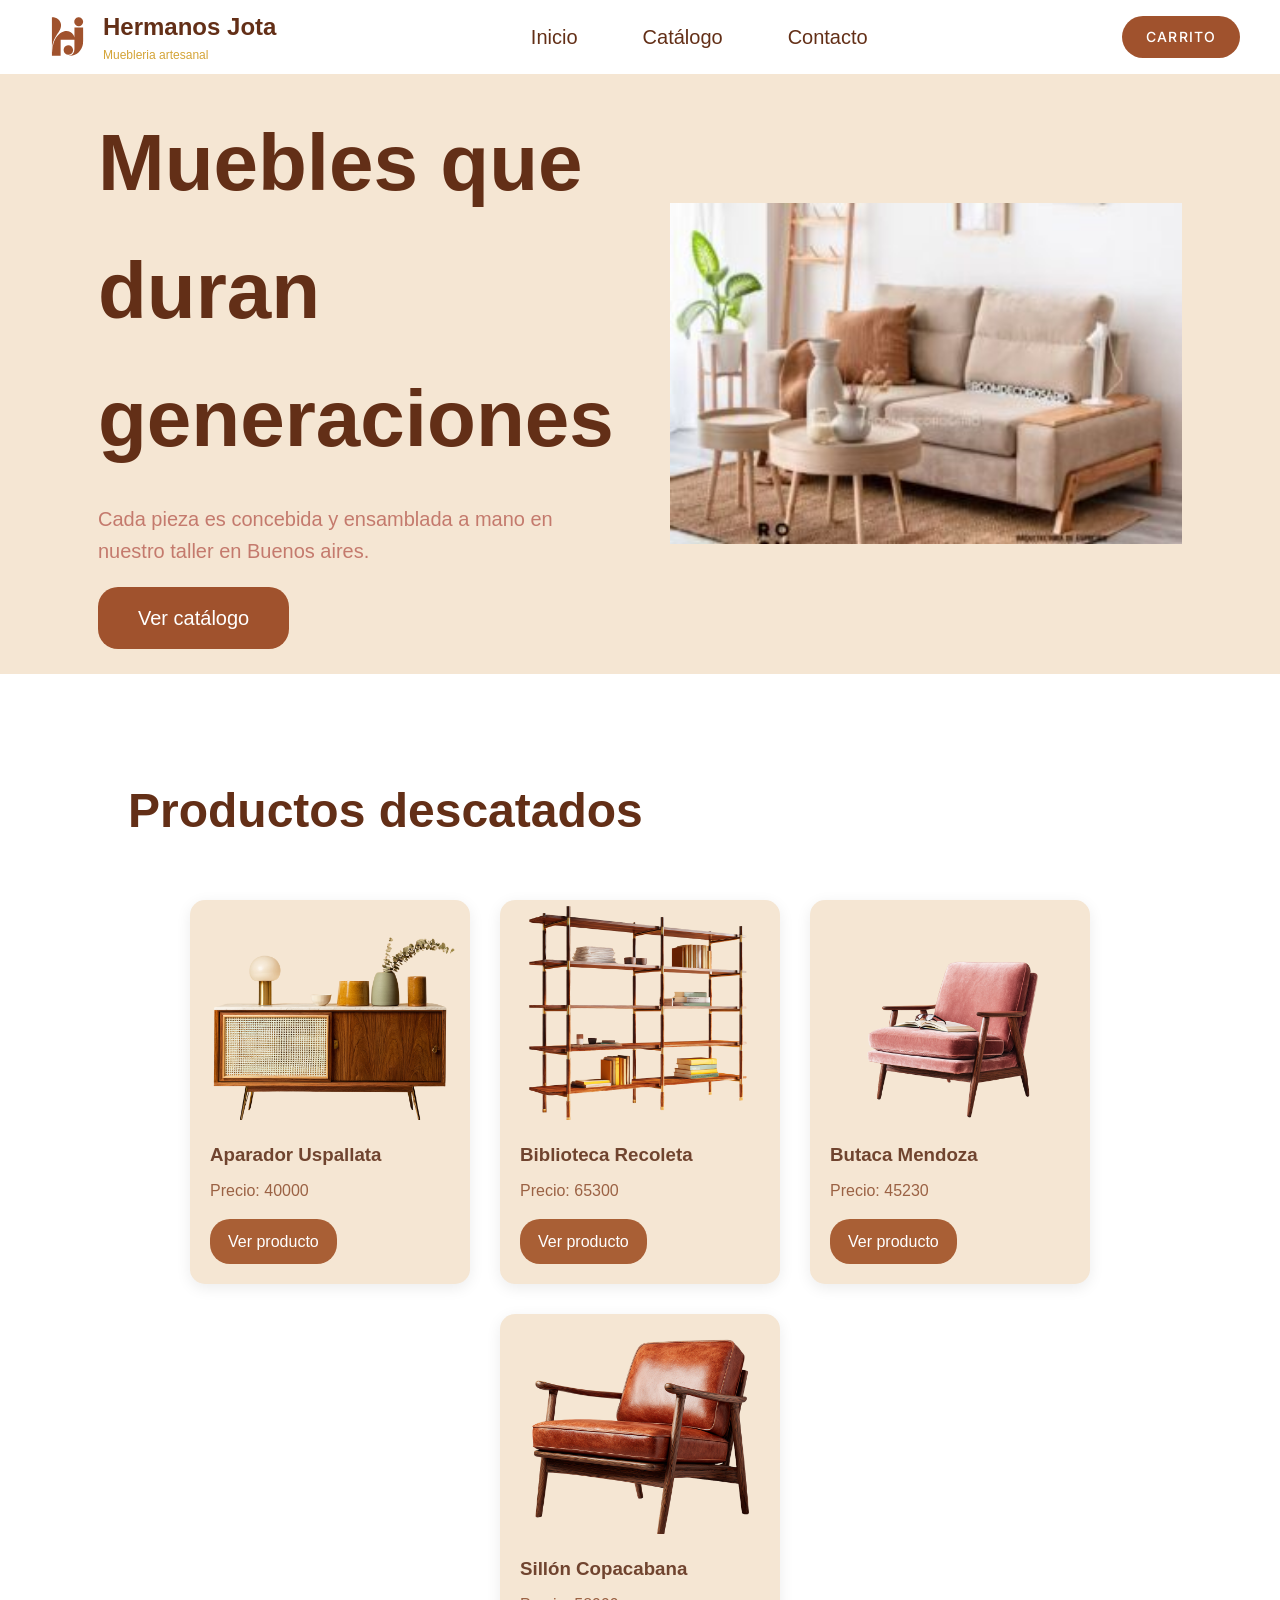
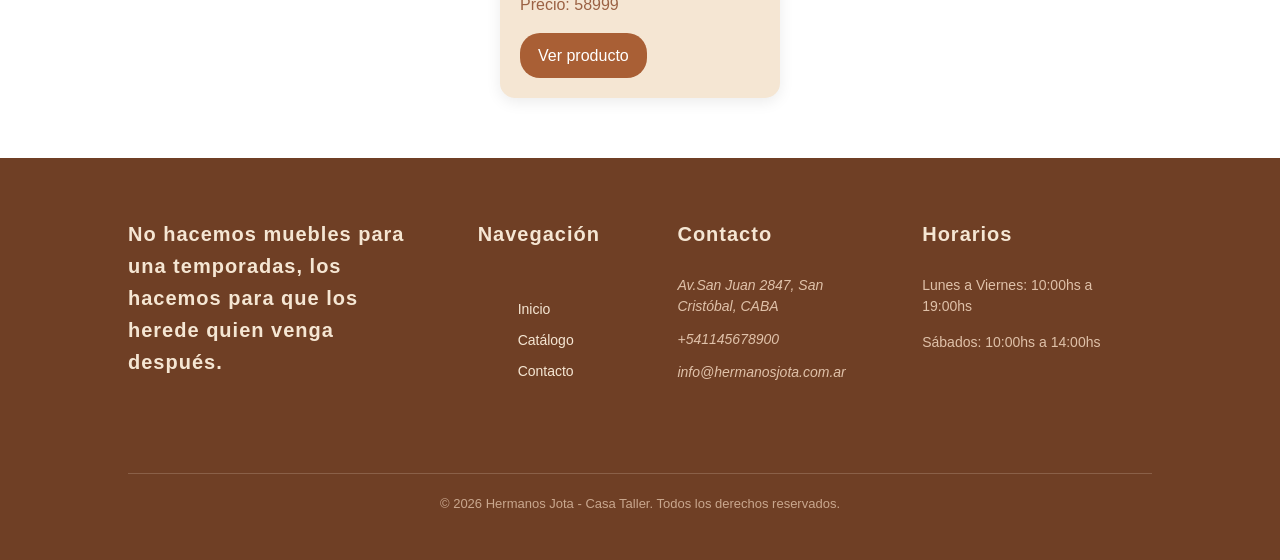
==== commit 5ac953f6: "refactor: agregar contador de carrito al botón del nav" ====
--- a/index.html
+++ b/index.html
@@ -34,7 +34,7 @@
         </ul>
 
         <!-- CARRITO -->
-        <a href="./html/carrito.html" class="btn-carrito">Carrito</a>
+        <a href="./html/carrito.html" class="cart-button">Carrito</a>
 
       </nav>
     </header>
--- a/css/global.css
+++ b/css/global.css
@@ -98,21 +98,6 @@
     font-size: 20px;
     color: #632f17;
     padding: 20px;
-}
-
-/* BOTON CARRITO */
-.btn-carrito {
-    display: inline-block;
-    padding: 12px 25px;
-    background-color: #A0522D;
-    color: white;
-    text-decoration: none;
-    border-radius: 8px;
-    transition: 0.3s;
-}
-
-.btn-carrito:hover {
-    background-color: #d9a77a;
 }
 
 /* SECCION HERO BANNER ------------------------*/
